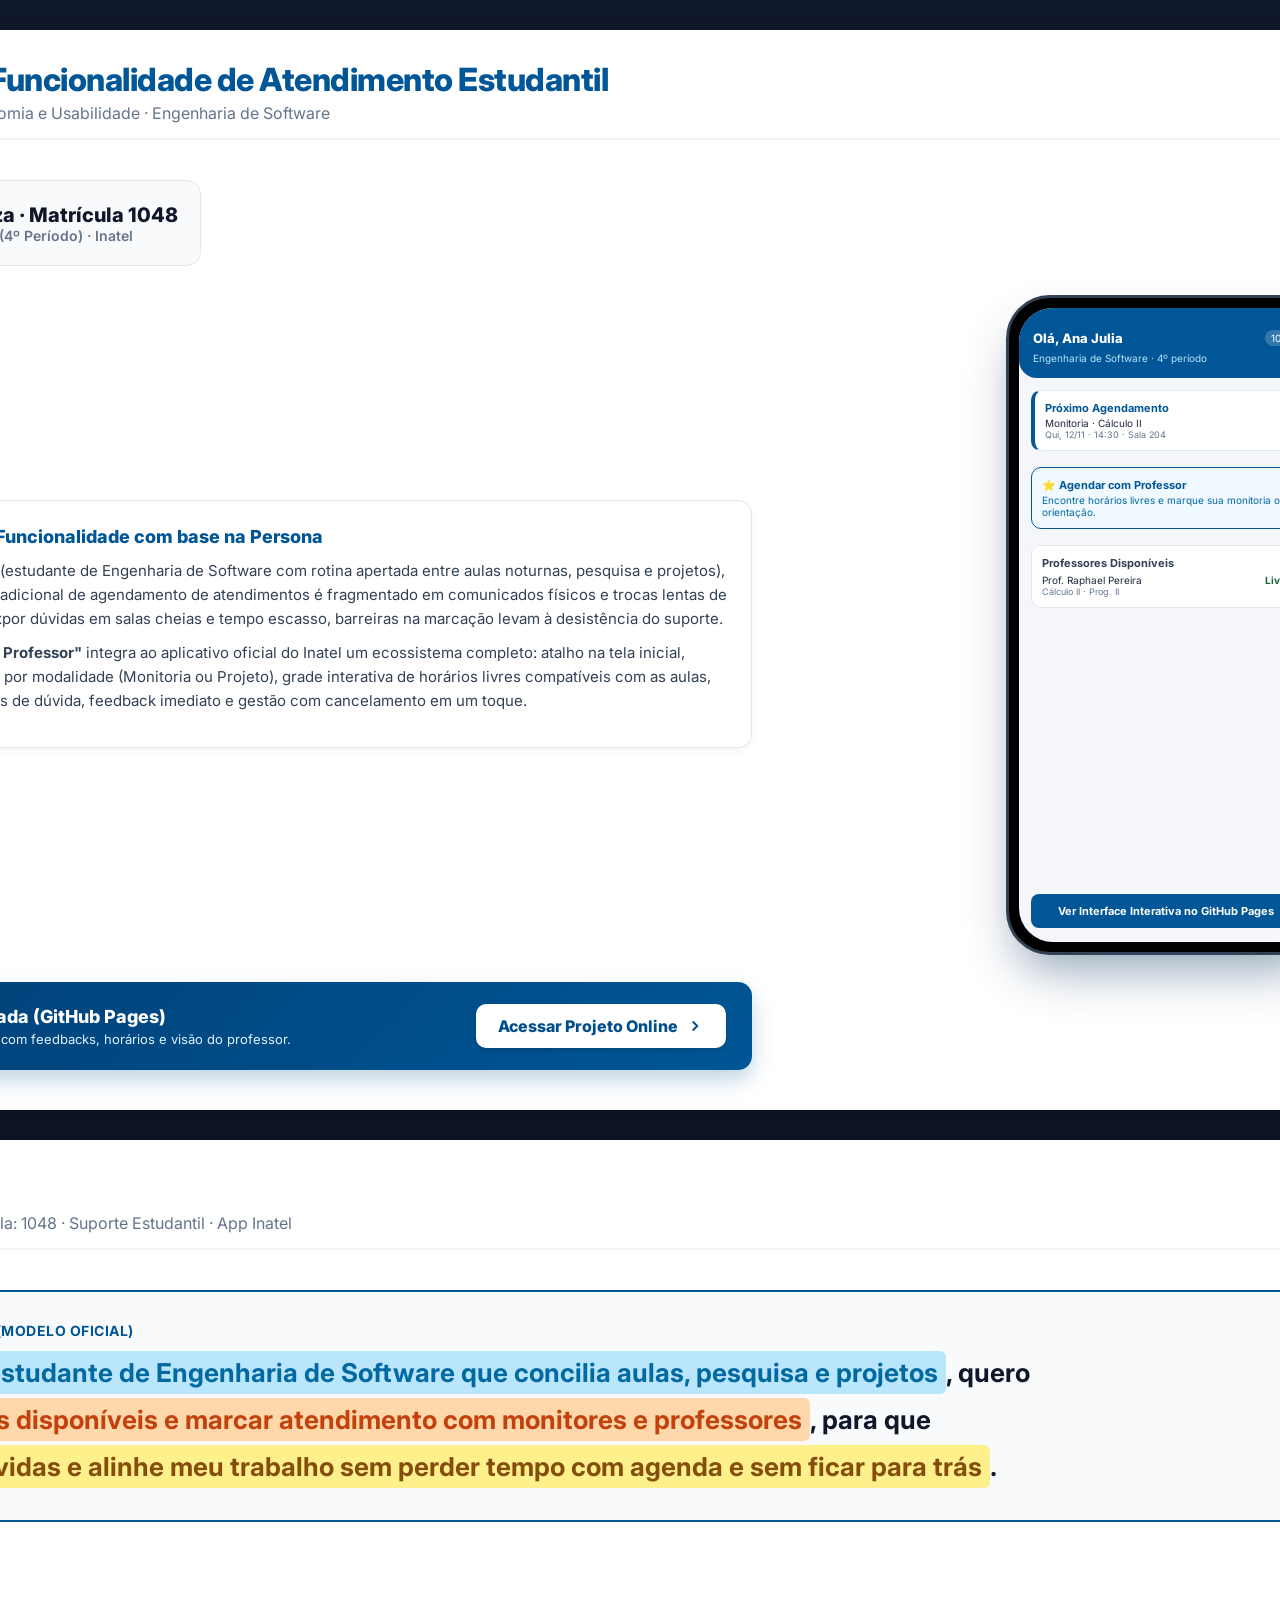
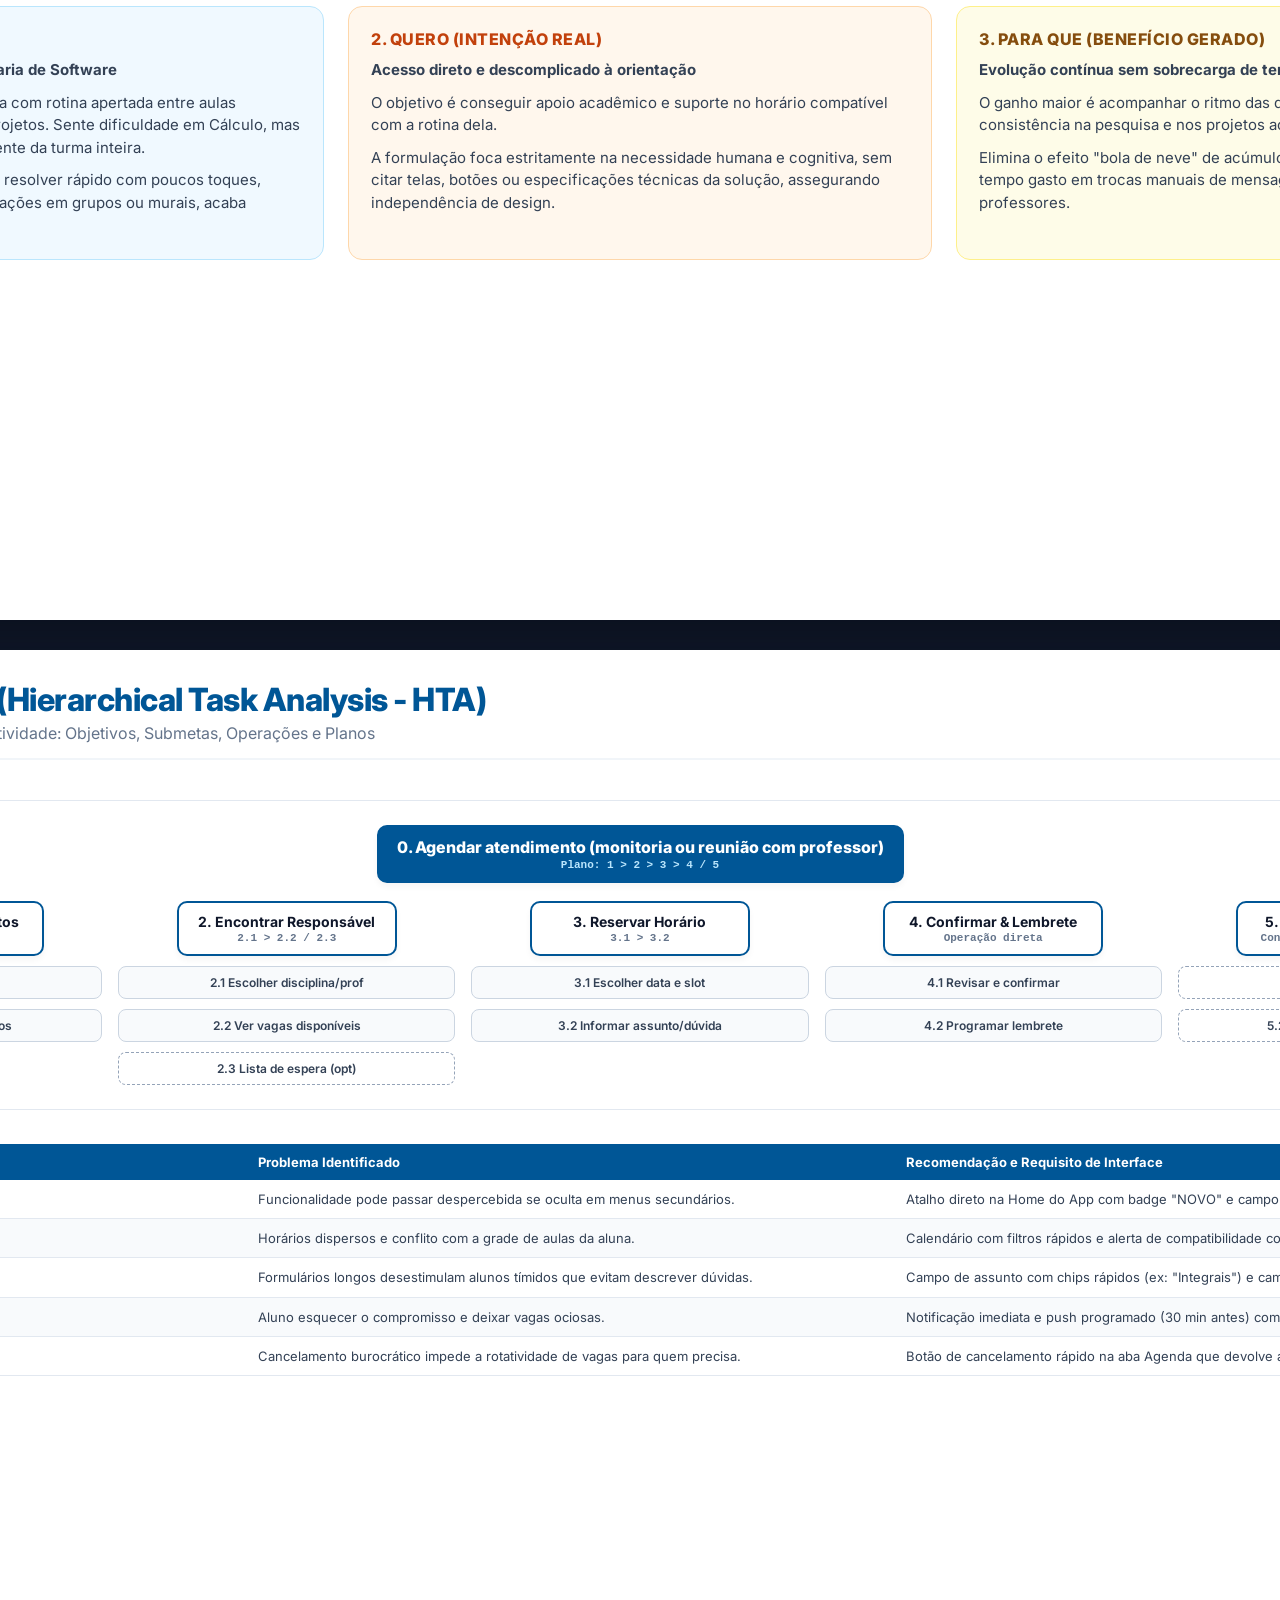
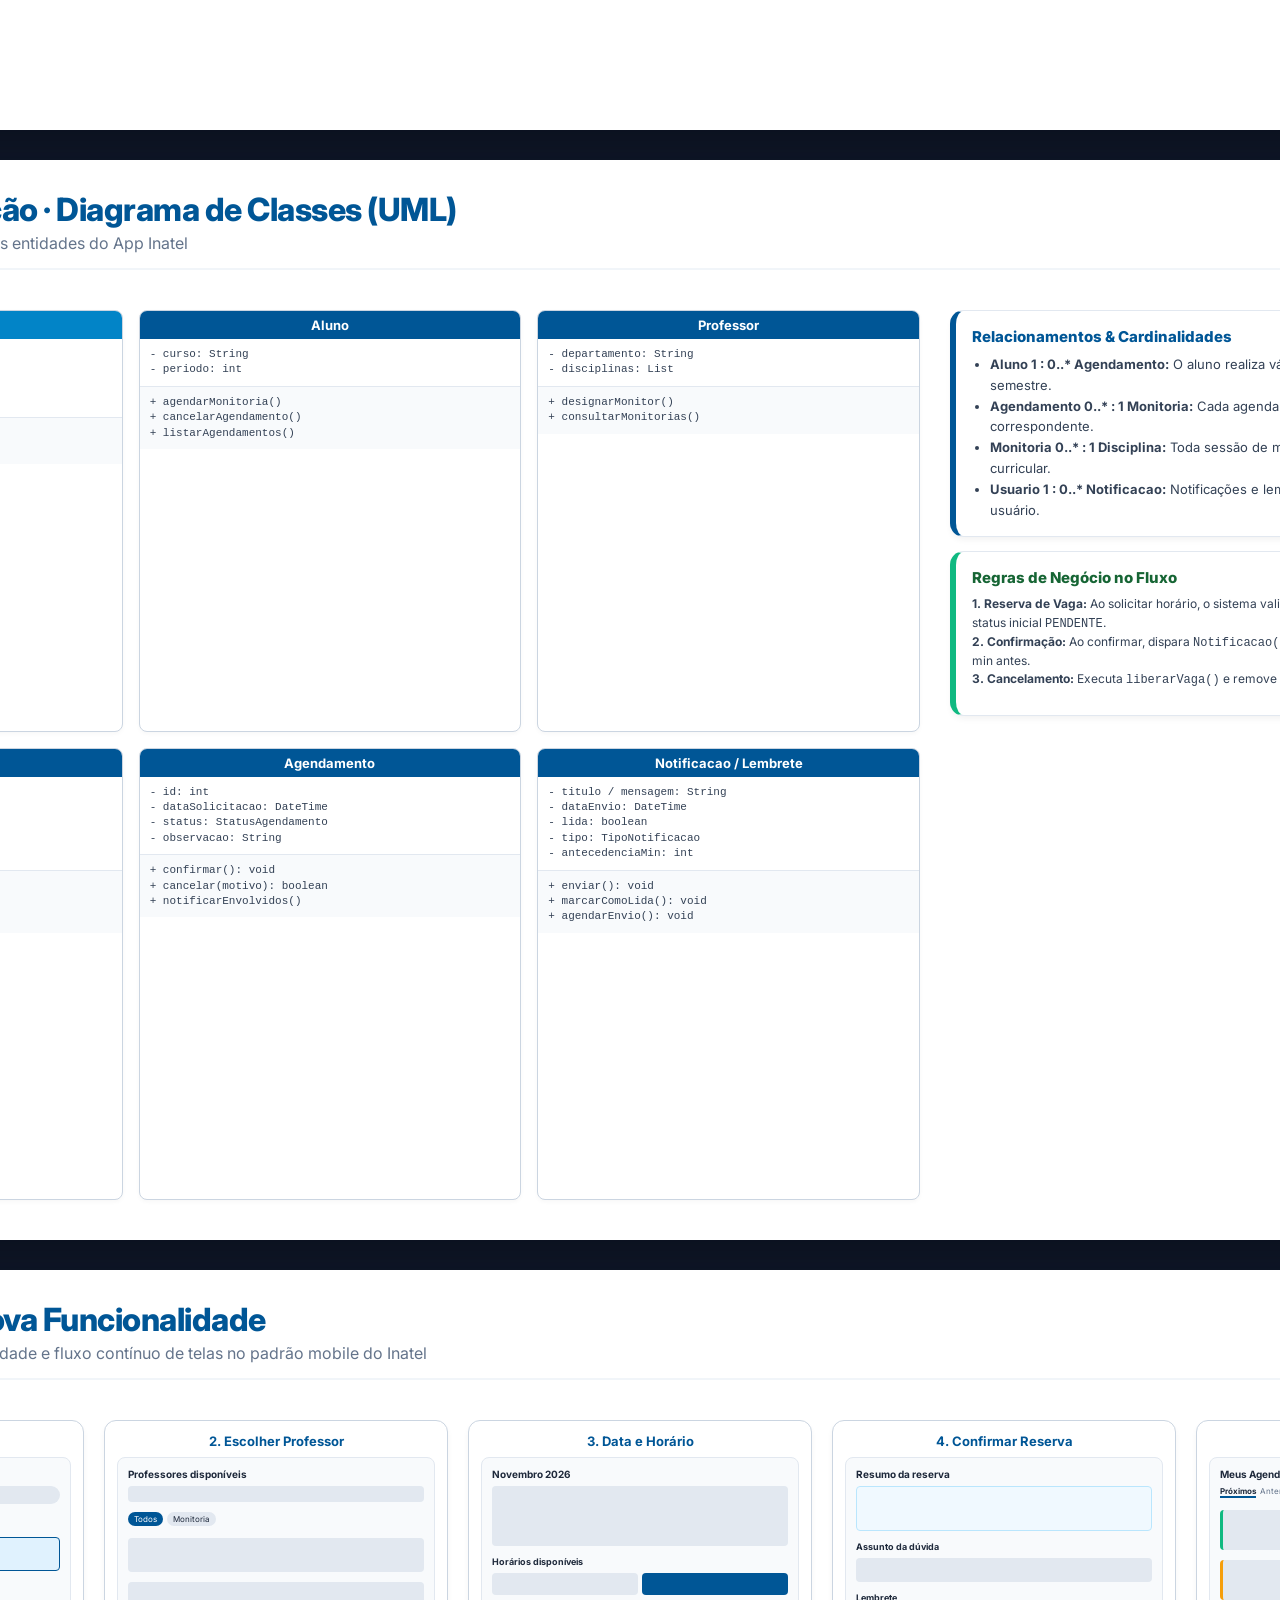
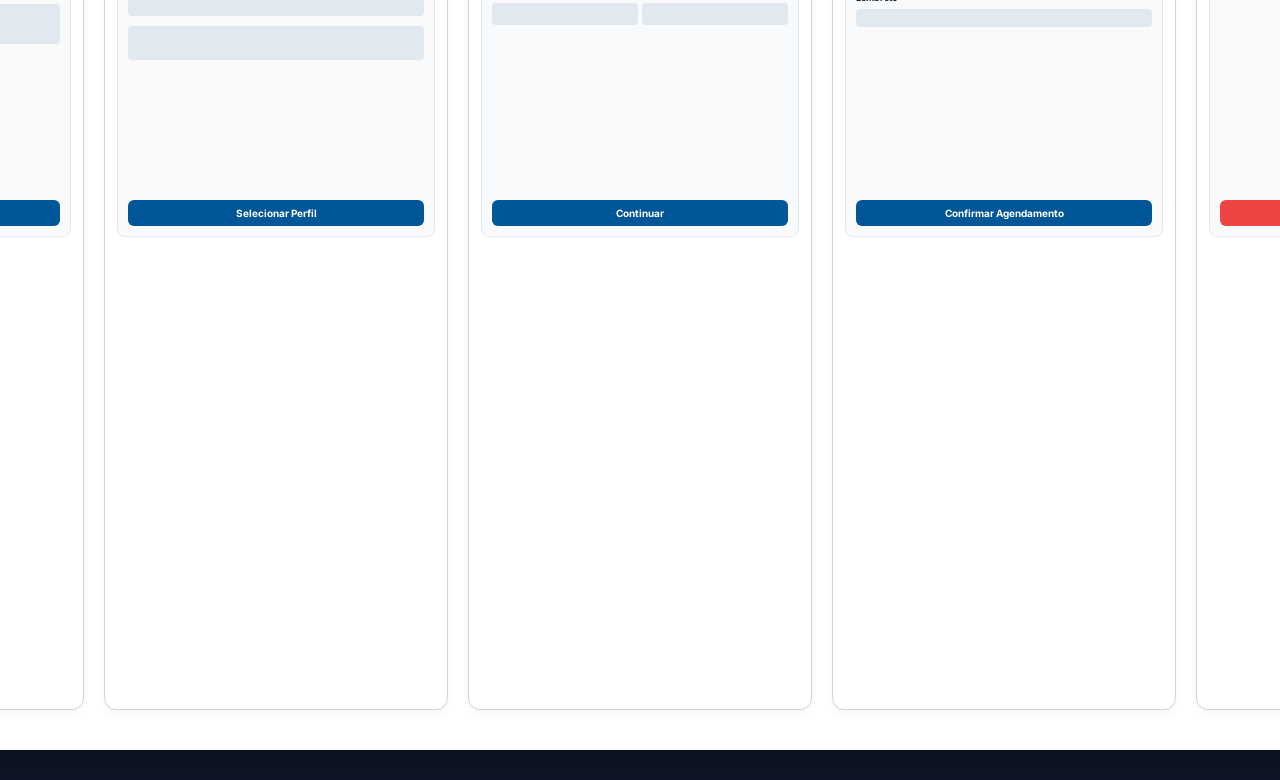
==== entrega.html @ e8f8f64c "docs: adiciona modelo de entrega formatado para exportacao em PDF" ====
<!DOCTYPE html>
<html lang="pt-BR">
<head>
  <meta charset="UTF-8">
  <title>Entrega Final · App Inatel · Agendamento de Atendimentos</title>
  <style>
    @import url('https://fonts.googleapis.com/css2?family=Inter:wght@400;500;600;700;800;900&display=swap');

    * {
      margin: 0;
      padding: 0;
      box-sizing: border-box;
      -webkit-print-color-adjust: exact;
      print-color-adjust: exact;
    }

    body {
      font-family: 'Inter', -apple-system, BlinkMacSystemFont, "Segoe UI", Roboto, sans-serif;
      background: #0f172a;
      color: #1e293b;
      display: flex;
      flex-direction: column;
      align-items: center;
      gap: 30px;
      padding: 30px 0;
    }

    @page {
      size: 1920px 1080px;
      margin: 0;
    }

    .slide {
      width: 1920px;
      height: 1080px;
      background: #ffffff;
      position: relative;
      overflow: hidden;
      display: flex;
      flex-direction: column;
      page-break-after: always;
      box-shadow: 0 20px 40px rgba(0,0,0,0.3);
    }

    /* Top bar de cada slide */
    .slide-header {
      padding: 30px 60px 15px 60px;
      display: flex;
      justify-content: space-between;
      align-items: center;
      border-bottom: 2px solid #f1f5f9;
    }

    .slide-header-left h2 {
      font-size: 32px;
      font-weight: 800;
      color: #005696;
      letter-spacing: -0.5px;
    }

    .slide-header-left p {
      font-size: 16px;
      color: #64748b;
      margin-top: 4px;
    }

    .slide-header-meta {
      font-size: 15px;
      font-weight: 600;
      color: #475569;
      text-align: right;
    }

    .slide-body {
      flex: 1;
      padding: 40px 60px;
      display: flex;
      gap: 40px;
      overflow: hidden;
    }

    /* =========================================================================
       SLIDE 1: CAPA / JUSTIFICATIVA / LINK / MOCKUP
       ========================================================================= */
    .slide-1-content {
      flex: 1.15;
      display: flex;
      flex-direction: column;
      justify-content: space-between;
    }

    .author-badge {
      display: flex;
      align-items: center;
      gap: 16px;
      background: #f8fafc;
      border: 1px solid #e2e8f0;
      padding: 16px 22px;
      border-radius: 14px;
      width: fit-content;
    }

    .author-avatar {
      width: 52px;
      height: 52px;
      border-radius: 50%;
      background: #005696;
      color: #ffffff;
      font-size: 20px;
      font-weight: 800;
      display: flex;
      align-items: center;
      justify-content: center;
    }

    .author-info h3 {
      font-size: 20px;
      font-weight: 800;
      color: #0f172a;
    }

    .author-info p {
      font-size: 14px;
      color: #64748b;
      font-weight: 600;
    }

    .section-box {
      background: #ffffff;
      border: 1px solid #e2e8f0;
      border-left: 6px solid #005696;
      border-radius: 14px;
      padding: 24px;
      box-shadow: 0 4px 6px -1px rgba(0,0,0,0.05);
    }

    .section-box h4 {
      font-size: 18px;
      font-weight: 800;
      color: #005696;
      margin-bottom: 12px;
      display: flex;
      align-items: center;
      gap: 10px;
    }

    .section-box p {
      font-size: 15px;
      line-height: 1.6;
      color: #334155;
      margin-bottom: 10px;
    }

    .link-box {
      background: linear-gradient(135deg, #003e73 0%, #005696 100%);
      color: #ffffff;
      border-radius: 14px;
      padding: 22px 26px;
      display: flex;
      align-items: center;
      justify-content: space-between;
      box-shadow: 0 10px 20px rgba(0, 86, 150, 0.25);
    }

    .link-box-text h4 {
      font-size: 18px;
      font-weight: 800;
      margin-bottom: 4px;
    }

    .link-box-text p {
      font-size: 13px;
      color: #e0f2fe;
    }

    .link-url {
      background: #ffffff;
      color: #004d8c;
      font-size: 16px;
      font-weight: 800;
      padding: 12px 22px;
      border-radius: 10px;
      text-decoration: none;
      display: inline-flex;
      align-items: center;
      gap: 8px;
      box-shadow: 0 2px 5px rgba(0,0,0,0.15);
    }

    .slide-1-mockup {
      flex: 0.85;
      display: flex;
      align-items: center;
      justify-content: center;
      gap: 20px;
    }

    .phone-mockup-frame {
      width: 320px;
      height: 660px;
      background: #000000;
      border-radius: 44px;
      padding: 10px;
      box-shadow: 0 25px 50px -12px rgba(0, 46, 91, 0.45);
      border: 3px solid #334155;
    }

    .phone-inner-screen {
      width: 100%;
      height: 100%;
      background: #f4f6f9;
      border-radius: 34px;
      overflow: hidden;
      display: flex;
      flex-direction: column;
    }

    /* Mockup Header */
    .mock-header {
      background: #005696;
      color: #ffffff;
      padding: 22px 14px 14px 14px;
      border-bottom-left-radius: 18px;
      border-bottom-right-radius: 18px;
    }

    .mock-title { font-size: 13px; font-weight: 800; }
    .mock-sub { font-size: 10px; color: #bae6fd; }

    .mock-card {
      background: #ffffff;
      border: 1px solid #e2e8f0;
      border-radius: 10px;
      padding: 10px;
      margin: 8px 12px;
      font-size: 11px;
    }

    /* =========================================================================
       SLIDE 2: USER STORY & FRAMEWORK
       ========================================================================= */
    .user-story-card {
      background: #f8fafc;
      border: 2px solid #005696;
      border-radius: 18px;
      padding: 30px;
      margin-bottom: 24px;
    }

    .user-story-highlight {
      font-size: 26px;
      font-weight: 700;
      line-height: 1.5;
      color: #0f172a;
    }

    .tag-highlight {
      padding: 2px 8px;
      border-radius: 6px;
      display: inline-block;
      margin: 2px 0;
    }

    .tag-persona { background: #bae6fd; color: #0369a1; }
    .tag-want { background: #fed7aa; color: #c2410c; }
    .tag-benefit { background: #fef08a; color: #854d0e; }

    .story-grid {
      display: grid;
      grid-template-columns: repeat(3, 1fr);
      gap: 24px;
      margin-top: 20px;
    }

    .story-col-card {
      border-radius: 14px;
      padding: 22px;
      display: flex;
      flex-direction: column;
      gap: 10px;
    }

    .story-col-card.col-persona { background: #f0f9ff; border: 1px solid #bae6fd; }
    .story-col-card.col-want { background: #fff7ed; border: 1px solid #fed7aa; }
    .story-col-card.col-benefit { background: #fefce8; border: 1px solid #fef08a; }

    .story-col-title {
      font-size: 16px;
      font-weight: 800;
      text-transform: uppercase;
      letter-spacing: 0.5px;
    }

    .story-col-card p {
      font-size: 15px;
      line-height: 1.5;
      color: #334155;
    }

    /* =========================================================================
       SLIDE 3: HTA (ANÁLISE HIERÁRQUICA DE TAREFAS)
       ========================================================================= */
    .hta-tree-box {
      width: 100%;
      background: #ffffff;
      border: 1px solid #e2e8f0;
      border-radius: 16px;
      padding: 24px;
      display: flex;
      flex-direction: column;
      align-items: center;
      gap: 18px;
    }

    .hta-node {
      background: #ffffff;
      border: 2px solid #005696;
      border-radius: 10px;
      padding: 10px 18px;
      text-align: center;
      min-width: 220px;
      box-shadow: 0 4px 6px rgba(0,0,0,0.04);
    }

    .hta-node.root {
      background: #005696;
      color: #ffffff;
      font-size: 16px;
      font-weight: 800;
    }

    .hta-node.root .hta-subtext {
      color: #bae6fd;
    }

    .hta-node-title {
      font-size: 14px;
      font-weight: 700;
      color: #0f172a;
    }

    .hta-subtext {
      font-size: 11px;
      color: #64748b;
      margin-top: 2px;
      font-family: monospace;
      font-weight: 600;
    }

    .hta-branches {
      display: grid;
      grid-template-columns: repeat(5, 1fr);
      gap: 16px;
      width: 100%;
    }

    .hta-subbranch {
      display: flex;
      flex-direction: column;
      gap: 10px;
      align-items: center;
    }

    .hta-subnode {
      background: #f8fafc;
      border: 1px solid #cbd5e1;
      border-radius: 8px;
      padding: 8px 12px;
      font-size: 12px;
      text-align: center;
      width: 100%;
      font-weight: 600;
      color: #334155;
    }

    .hta-subnode.optional {
      border-style: dashed;
      border-color: #94a3b8;
      background: #ffffff;
    }

    .hta-table {
      width: 100%;
      border-collapse: collapse;
      margin-top: 14px;
      font-size: 13px;
    }

    .hta-table th {
      background: #005696;
      color: #ffffff;
      padding: 10px 14px;
      text-align: left;
      font-weight: 700;
    }

    .hta-table td {
      padding: 10px 14px;
      border-bottom: 1px solid #e2e8f0;
      vertical-align: top;
      color: #334155;
      line-height: 1.4;
    }

    .hta-table tr:nth-child(even) {
      background: #f8fafc;
    }

    /* =========================================================================
       SLIDE 4: UML E FLUXO DE INFORMAÇÕES
       ========================================================================= */
    .uml-layout {
      display: grid;
      grid-template-columns: 2fr 1fr;
      gap: 30px;
      width: 100%;
    }

    .uml-cards-grid {
      display: grid;
      grid-template-columns: repeat(3, 1fr);
      gap: 16px;
    }

    .uml-class-card {
      background: #ffffff;
      border: 1px solid #cbd5e1;
      border-radius: 8px;
      overflow: hidden;
      font-size: 12px;
      box-shadow: 0 2px 4px rgba(0,0,0,0.03);
    }

    .uml-class-header {
      background: #005696;
      color: #ffffff;
      padding: 6px 10px;
      text-align: center;
      font-weight: 700;
      font-size: 13px;
    }

    .uml-class-header.abstract {
      background: #0284c7;
    }

    .uml-class-section {
      padding: 8px 10px;
      border-bottom: 1px solid #e2e8f0;
      font-family: monospace;
      font-size: 11px;
      color: #334155;
      line-height: 1.4;
    }

    .uml-class-section:last-child {
      border-bottom: none;
      background: #f8fafc;
    }

    /* =========================================================================
       SLIDE 5: WIREFRAMES E NAVEGAÇÃO
       ========================================================================= */
    .wireframe-showcase {
      display: grid;
      grid-template-columns: repeat(5, 1fr);
      gap: 20px;
      width: 100%;
    }

    .wf-card {
      background: #ffffff;
      border: 1px solid #cbd5e1;
      border-radius: 12px;
      padding: 12px;
      display: flex;
      flex-direction: column;
      gap: 8px;
      text-align: center;
      box-shadow: 0 4px 6px rgba(0,0,0,0.04);
    }

    .wf-card h5 {
      font-size: 13px;
      font-weight: 700;
      color: #005696;
    }

    .wf-card-inner {
      height: 380px;
      background: #f8fafc;
      border: 1px solid #e2e8f0;
      border-radius: 8px;
      padding: 10px;
      display: flex;
      flex-direction: column;
      gap: 6px;
      overflow: hidden;
      text-align: left;
    }

    .wf-bar { height: 12px; background: #e2e8f0; border-radius: 4px; margin-bottom: 4px; }
    .wf-btn { height: 26px; background: #005696; border-radius: 6px; color: #fff; font-size: 10px; display: flex; align-items: center; justify-content: center; font-weight: 700; }
  </style>
</head>
<body>

  <!-- =======================================================================
       SLIDE 1: CAPA, JUSTIFICATIVA, LINK E MOCKUP
       ======================================================================= -->
  <section class="slide" id="slide-1">
    <div class="slide-header">
      <div class="slide-header-left">
        <h2>App Inatel · Nova Funcionalidade de Atendimento Estudantil</h2>
        <p>Interface Homem-Máquina · Ergonomia e Usabilidade · Engenharia de Software</p>
      </div>
      <div class="slide-header-meta">
        <div><strong>Aluna:</strong> Ana Julia de Souza</div>
        <div><strong>Matrícula:</strong> 1048</div>
      </div>
    </div>

    <div class="slide-body">
      <div class="slide-1-content">
        <div class="author-badge">
          <div class="author-avatar">AJ</div>
          <div class="author-info">
            <h3>Ana Julia de Souza · Matrícula 1048</h3>
            <p>Engenharia de Software (4º Período) · Inatel</p>
          </div>
        </div>

        <div class="section-box">
          <h4>
            <svg width="22" height="22" viewBox="0 0 24 24" fill="none" stroke="currentColor" stroke-width="2.5"><circle cx="12" cy="12" r="10"></circle><line x1="12" y1="16" x2="12" y2="12"></line><line x1="12" y1="8" x2="12.01" y2="8"></line></svg>
            Justificativa da Nova Funcionalidade com base na Persona
          </h4>
          <p>
            Com base na persona <strong>Ana Julia</strong> (estudante de Engenharia de Software com rotina apertada entre aulas noturnas, pesquisa e projetos), identificou-se que o processo tradicional de agendamento de atendimentos é fragmentado em comunicados físicos e trocas lentas de mensagens. Por ter receio de expor dúvidas em salas cheias e tempo escasso, barreiras na marcação levam à desistência do suporte.
          </p>
          <p>
            A funcionalidade <strong>"Agendar com Professor"</strong> integra ao aplicativo oficial do Inatel um ecossistema completo: atalho na tela inicial, busca em tempo real com filtros por modalidade (Monitoria ou Projeto), grade interativa de horários livres compatíveis com as aulas, indicação simplificada de tópicos de dúvida, feedback imediato e gestão com cancelamento em um toque.
          </p>
        </div>

        <div class="link-box">
          <div class="link-box-text">
            <h4>Interface Interativa Publicada (GitHub Pages)</h4>
            <p>Simulação completa de ponta a ponta com feedbacks, horários e visão do professor.</p>
          </div>
          <a class="link-url" href="https://njjsouza.github.io/projeto-s05/" target="_blank">
            <span>Acessar Projeto Online</span>
            <svg width="18" height="18" viewBox="0 0 24 24" fill="none" stroke="currentColor" stroke-width="2.5"><polyline points="9 18 15 12 9 6"></polyline></svg>
          </a>
        </div>
      </div>

      <!-- Mockup do App em Celular -->
      <div class="slide-1-mockup">
        <div class="phone-mockup-frame">
          <div class="phone-inner-screen">
            <div class="mock-header">
              <div style="display: flex; justify-content: space-between; align-items: center; margin-bottom: 6px;">
                <span class="mock-title">Olá, Ana Julia</span>
                <span style="font-size: 10px; background: rgba(255,255,255,0.2); padding: 2px 6px; border-radius: 10px;">1048</span>
              </div>
              <div class="mock-sub">Engenharia de Software · 4º período</div>
            </div>

            <div class="mock-card" style="border-left: 4px solid #005696; margin-top: 12px;">
              <strong style="color: #005696;">Próximo Agendamento</strong>
              <div style="font-size: 10px; margin-top: 2px;">Monitoria · Cálculo II</div>
              <div style="font-size: 9px; color: #64748b;">Qui, 12/11 · 14:30 · Sala 204</div>
            </div>

            <div class="mock-card" style="background: #f0f9ff; border: 1.5px solid #005696;">
              <strong style="color: #005696;">⭐ Agendar com Professor</strong>
              <div style="font-size: 10px; color: #0369a1; margin-top: 2px;">Encontre horários livres e marque sua monitoria ou orientação.</div>
            </div>

            <div class="mock-card">
              <strong style="color: #334155;">Professores Disponíveis</strong>
              <div style="font-size: 10px; margin-top: 4px; display: flex; justify-content: space-between;">
                <span>Prof. Raphael Pereira</span>
                <span style="color: #166534; font-weight: 700;">Livre</span>
              </div>
              <div style="font-size: 9px; color: #64748b;">Cálculo II · Prog. II</div>
            </div>

            <div style="margin: auto 12px 14px 12px; background: #005696; color: #fff; padding: 10px; border-radius: 8px; text-align: center; font-size: 11px; font-weight: 700;">
              Ver Interface Interativa no GitHub Pages
            </div>
          </div>
        </div>
      </div>
    </div>
  </section>

  <!-- =======================================================================
       SLIDE 2: USER STORY
       ======================================================================= -->
  <section class="slide" id="slide-2">
    <div class="slide-header">
      <div class="slide-header-left">
        <h2>User Story</h2>
        <p>Aluna: Ana Julia de Souza · Matrícula: 1048 · Suporte Estudantil · App Inatel</p>
      </div>
      <div class="slide-header-meta">
        <div>Slide 2 de 5</div>
      </div>
    </div>

    <div class="slide-body" style="flex-direction: column;">
      <div class="user-story-card">
        <div style="font-size: 14px; font-weight: 700; color: #005696; text-transform: uppercase; margin-bottom: 10px; letter-spacing: 0.5px;">
          Declaração da User Story (Modelo Oficial)
        </div>
        <div class="user-story-highlight">
          Como <span class="tag-highlight tag-persona">Ana Julia, estudante de Engenharia de Software que concilia aulas, pesquisa e projetos</span>, 
          quero <span class="tag-highlight tag-want">encontrar horários disponíveis e marcar atendimento com monitores e professores</span>, 
          para que <span class="tag-highlight tag-benefit">eu tire minhas dúvidas e alinhe meu trabalho sem perder tempo com agenda e sem ficar para trás</span>.
        </div>
      </div>

      <div class="story-grid">
        <div class="story-col-card col-persona">
          <div class="story-col-title" style="color: #0369a1;">1. Persona</div>
          <p><strong>Ana Julia, 4º período de Engenharia de Software</strong></p>
          <p>
            Não é só uma aluna: é uma pessoa com rotina apertada entre aulas noturnas, iniciação científica e projetos. Sente dificuldade em Cálculo, mas tem vergonha de perguntar na frente da turma inteira.
          </p>
          <p>
            É organizada e vive no celular: se resolver rápido com poucos toques, resolve; se precisar caçar informações em grupos ou murais, acaba desistindo.
          </p>
        </div>

        <div class="story-col-card col-want">
          <div class="story-col-title" style="color: #c2410c;">2. Quero (Intenção Real)</div>
          <p><strong>Acesso direto e descomplicado à orientação</strong></p>
          <p>
            O objetivo é conseguir apoio acadêmico e suporte no horário compatível com a rotina dela.
          </p>
          <p>
            A formulação foca estritamente na necessidade humana e cognitiva, sem citar telas, botões ou especificações técnicas da solução, assegurando independência de design.
          </p>
        </div>

        <div class="story-col-card col-benefit">
          <div class="story-col-title" style="color: #854d0e;">3. Para que (Benefício Gerado)</div>
          <p><strong>Evolução contínua sem sobrecarga de tempo</strong></p>
          <p>
            O ganho maior é acompanhar o ritmo das disciplinas e avançar com consistência na pesquisa e nos projetos acadêmicos.
          </p>
          <p>
            Elimina o efeito "bola de neve" de acúmulo de dúvidas teóricas, poupando tempo gasto em trocas manuais de mensagens para combinar horários com professores.
          </p>
        </div>
      </div>
    </div>
  </section>

  <!-- =======================================================================
       SLIDE 3: ANÁLISE DA TAREFA (HTA)
       ======================================================================= -->
  <section class="slide" id="slide-3">
    <div class="slide-header">
      <div class="slide-header-left">
        <h2>Análise da Tarefa (Hierarchical Task Analysis - HTA)</h2>
        <p>Decomposição hierarquizada da atividade: Objetivos, Submetas, Operações e Planos</p>
      </div>
      <div class="slide-header-meta">
        <div>Slide 3 de 5</div>
      </div>
    </div>

    <div class="slide-body" style="flex-direction: column; gap: 20px;">
      <!-- Árvore HTA -->
      <div class="hta-tree-box">
        <div class="hta-node root">
          0. Agendar atendimento (monitoria ou reunião com professor)
          <div class="hta-subtext">Plano: 1 > 2 > 3 > 4 / 5</div>
        </div>

        <div class="hta-branches">
          <div class="hta-subbranch">
            <div class="hta-node">
              <div class="hta-node-title">1. Acessar Atendimentos</div>
              <div class="hta-subtext">1.1 > 1.2</div>
            </div>
            <div class="hta-subnode">1.1 Abrir App e login</div>
            <div class="hta-subnode">1.2 Tocar em Atendimentos</div>
          </div>

          <div class="hta-subbranch">
            <div class="hta-node">
              <div class="hta-node-title">2. Encontrar Responsável</div>
              <div class="hta-subtext">2.1 > 2.2 / 2.3</div>
            </div>
            <div class="hta-subnode">2.1 Escolher disciplina/prof</div>
            <div class="hta-subnode">2.2 Ver vagas disponíveis</div>
            <div class="hta-subnode optional">2.3 Lista de espera (opt)</div>
          </div>

          <div class="hta-subbranch">
            <div class="hta-node">
              <div class="hta-node-title">3. Reservar Horário</div>
              <div class="hta-subtext">3.1 > 3.2</div>
            </div>
            <div class="hta-subnode">3.1 Escolher data e slot</div>
            <div class="hta-subnode">3.2 Informar assunto/dúvida</div>
          </div>

          <div class="hta-subbranch">
            <div class="hta-node">
              <div class="hta-node-title">4. Confirmar & Lembrete</div>
              <div class="hta-subtext">Operação direta</div>
            </div>
            <div class="hta-subnode">4.1 Revisar e confirmar</div>
            <div class="hta-subnode">4.2 Programar lembrete</div>
          </div>

          <div class="hta-subbranch">
            <div class="hta-node">
              <div class="hta-node-title">5. Cancelar / Reagendar</div>
              <div class="hta-subtext">Condicional (contingência)</div>
            </div>
            <div class="hta-subnode optional">5.1 Acessar Agenda</div>
            <div class="hta-subnode optional">5.2 Liberar vaga em 1 toque</div>
          </div>
        </div>
      </div>

      <!-- Tabela de Problemas e Recomendações -->
      <table class="hta-table">
        <thead>
          <tr>
            <th style="width: 28%;">Submeta / Operação</th>
            <th style="width: 36%;">Problema Identificado</th>
            <th style="width: 36%;">Recomendação e Requisito de Interface</th>
          </tr>
        </thead>
        <tbody>
          <tr>
            <td><strong>1. Acessar Atendimentos</strong></td>
            <td>Funcionalidade pode passar despercebida se oculta em menus secundários.</td>
            <td>Atalho direto na Home do App com badge "NOVO" e campo de busca global.</td>
          </tr>
          <tr>
            <td><strong>2. Encontrar monitor/professor</strong></td>
            <td>Horários dispersos e conflito com a grade de aulas da aluna.</td>
            <td>Calendário com filtros rápidos e alerta de compatibilidade com a grade noturna.</td>
          </tr>
          <tr>
            <td><strong>3. Reservar horário</strong></td>
            <td>Formulários longos desestimulam alunos tímidos que evitam descrever dúvidas.</td>
            <td>Campo de assunto com chips rápidos (ex: "Integrais") e campo de texto opcional.</td>
          </tr>
          <tr>
            <td><strong>4. Confirmação & Feedback</strong></td>
            <td>Aluno esquecer o compromisso e deixar vagas ociosas.</td>
            <td>Notificação imediata e push programado (30 min antes) com confirmação de presença.</td>
          </tr>
          <tr>
            <td><strong>5. Cancelar agendamento</strong></td>
            <td>Cancelamento burocrático impede a rotatividade de vagas para quem precisa.</td>
            <td>Botão de cancelamento rápido na aba Agenda que devolve a vaga instantaneamente.</td>
          </tr>
        </tbody>
      </table>
    </div>
  </section>

  <!-- =======================================================================
       SLIDE 4: FLUXO DE INFORMAÇÕES (UML)
       ======================================================================= -->
  <section class="slide" id="slide-4">
    <div class="slide-header">
      <div class="slide-header-left">
        <h2>Fluxo de Informação · Diagrama de Classes (UML)</h2>
        <p>Modelagem orientada a objetos das entidades do App Inatel</p>
      </div>
      <div class="slide-header-meta">
        <div>Slide 4 de 5</div>
      </div>
    </div>

    <div class="slide-body">
      <div class="uml-layout">
        <!-- Classes Grid -->
        <div class="uml-cards-grid">
          <!-- Usuario -->
          <div class="uml-class-card">
            <div class="uml-class-header abstract">«abstract» Usuario</div>
            <div class="uml-class-section">
              - id: int<br>
              # nome: String<br>
              # email: String<br>
              # matricula: String
            </div>
            <div class="uml-class-section">
              + autenticar(): boolean<br>
              + listarNotificacoes()
            </div>
          </div>

          <!-- Aluno -->
          <div class="uml-class-card">
            <div class="uml-class-header">Aluno</div>
            <div class="uml-class-section">
              - curso: String<br>
              - periodo: int
            </div>
            <div class="uml-class-section">
              + agendarMonitoria()<br>
              + cancelarAgendamento()<br>
              + listarAgendamentos()
            </div>
          </div>

          <!-- Professor -->
          <div class="uml-class-card">
            <div class="uml-class-header">Professor</div>
            <div class="uml-class-section">
              - departamento: String<br>
              - disciplinas: List
            </div>
            <div class="uml-class-section">
              + designarMonitor()<br>
              + consultarMonitorias()
            </div>
          </div>

          <!-- Monitoria -->
          <div class="uml-class-card">
            <div class="uml-class-header">Monitoria</div>
            <div class="uml-class-section">
              - id: int<br>
              - assunto: String<br>
              - inicio / fim: DateTime<br>
              - vagasTotais / ocupadas: int<br>
              - status: StatusMonitoria
            </div>
            <div class="uml-class-section">
              + haVagas(): boolean<br>
              + reservarVaga(): boolean<br>
              + liberarVaga(): void
            </div>
          </div>

          <!-- Agendamento -->
          <div class="uml-class-card">
            <div class="uml-class-header">Agendamento</div>
            <div class="uml-class-section">
              - id: int<br>
              - dataSolicitacao: DateTime<br>
              - status: StatusAgendamento<br>
              - observacao: String
            </div>
            <div class="uml-class-section">
              + confirmar(): void<br>
              + cancelar(motivo): boolean<br>
              + notificarEnvolvidos()
            </div>
          </div>

          <!-- Notificacao & Lembrete -->
          <div class="uml-class-card">
            <div class="uml-class-header">Notificacao / Lembrete</div>
            <div class="uml-class-section">
              - titulo / mensagem: String<br>
              - dataEnvio: DateTime<br>
              - lida: boolean<br>
              - tipo: TipoNotificacao<br>
              - antecedenciaMin: int
            </div>
            <div class="uml-class-section">
              + enviar(): void<br>
              + marcarComoLida(): void<br>
              + agendarEnvio(): void
            </div>
          </div>
        </div>

        <!-- Relacionamentos e Regras de Negócio -->
        <div style="display: flex; flex-direction: column; gap: 14px;">
          <div class="section-box" style="padding: 16px;">
            <h4 style="font-size: 15px; margin-bottom: 8px;">Relacionamentos & Cardinalidades</h4>
            <ul style="font-size: 13px; color: #334155; line-height: 1.6; padding-left: 18px;">
              <li><strong>Aluno 1 : 0..* Agendamento:</strong> O aluno realiza vários agendamentos ao longo do semestre.</li>
              <li><strong>Agendamento 0..* : 1 Monitoria:</strong> Cada agendamento ocupa 1 vaga na monitoria correspondente.</li>
              <li><strong>Monitoria 0..* : 1 Disciplina:</strong> Toda sessão de monitoria é vinculada a uma disciplina curricular.</li>
              <li><strong>Usuario 1 : 0..* Notificacao:</strong> Notificações e lembretes são associados diretamente ao usuário.</li>
            </ul>
          </div>

          <div class="section-box" style="padding: 16px; border-left-color: #10b981;">
            <h4 style="font-size: 15px; color: #166534; margin-bottom: 8px;">Regras de Negócio no Fluxo</h4>
            <p style="font-size: 12px; line-height: 1.5; color: #334155;">
              <strong>1. Reserva de Vaga:</strong> Ao solicitar horário, o sistema valida <code>haVagas()</code> e cria agendamento com status inicial <code>PENDENTE</code>.<br>
              <strong>2. Confirmação:</strong> Ao confirmar, dispara <code>Notificacao(CONFIRMACAO)</code> e agenda o <code>Lembrete</code> 30 min antes.<br>
              <strong>3. Cancelamento:</strong> Executa <code>liberarVaga()</code> e remove o lembrete programado.
            </p>
          </div>
        </div>
      </div>
    </div>
  </section>

  <!-- =======================================================================
       SLIDE 5: WIREFRAMES E TELAS
       ======================================================================= -->
  <section class="slide" id="slide-5">
    <div class="slide-header">
      <div class="slide-header-left">
        <h2>Wireframes da Nova Funcionalidade</h2>
        <p>Mapeamento de baixa/média fidelidade e fluxo contínuo de telas no padrão mobile do Inatel</p>
      </div>
      <div class="slide-header-meta">
        <div>Slide 5 de 5</div>
      </div>
    </div>

    <div class="slide-body">
      <div class="wireframe-showcase">
        <!-- Tela 2: Home -->
        <div class="wf-card">
          <h5>1. Início (Home)</h5>
          <div class="wf-card-inner">
            <div style="font-size: 10px; font-weight: 700; color: #005696;">Olá, Aluno</div>
            <div class="wf-bar" style="height: 18px; border-radius: 20px;"></div>
            <div style="font-size: 9px; font-weight: 700; margin-top: 6px;">Serviços</div>
            <div style="display: grid; grid-template-columns: 1fr 1fr; gap: 4px;">
              <div class="wf-bar" style="height: 34px;"></div>
              <div class="wf-bar" style="height: 34px; border: 1.5px solid #005696; background: #e0f2fe;"></div>
            </div>
            <div style="font-size: 9px; font-weight: 700; margin-top: 6px;">Próximo agendamento</div>
            <div class="wf-bar" style="height: 40px;"></div>
            <div class="wf-btn" style="margin-top: auto;">Atalho "Agendar"</div>
          </div>
        </div>

        <!-- Tela 3: Selecionar Professor -->
        <div class="wf-card">
          <h5>2. Escolher Professor</h5>
          <div class="wf-card-inner">
            <div style="font-size: 10px; font-weight: 700;">Professores disponíveis</div>
            <div class="wf-bar" style="height: 16px;"></div>
            <div style="display: flex; gap: 4px; margin-bottom: 6px;">
              <div style="font-size: 8px; background: #005696; color: #fff; padding: 2px 6px; border-radius: 10px;">Todos</div>
              <div style="font-size: 8px; background: #e2e8f0; padding: 2px 6px; border-radius: 10px;">Monitoria</div>
            </div>
            <div class="wf-bar" style="height: 34px;"></div>
            <div class="wf-bar" style="height: 34px;"></div>
            <div class="wf-bar" style="height: 34px;"></div>
            <div class="wf-btn" style="margin-top: auto;">Selecionar Perfil</div>
          </div>
        </div>

        <!-- Tela 5: Calendário e Horários -->
        <div class="wf-card">
          <h5>3. Data e Horário</h5>
          <div class="wf-card-inner">
            <div style="font-size: 10px; font-weight: 700;">Novembro 2026</div>
            <div class="wf-bar" style="height: 60px;"></div>
            <div style="font-size: 9px; font-weight: 700;">Horários disponíveis</div>
            <div style="display: grid; grid-template-columns: 1fr 1fr; gap: 4px;">
              <div class="wf-bar" style="height: 22px;"></div>
              <div class="wf-bar" style="height: 22px; background: #005696;"></div>
              <div class="wf-bar" style="height: 22px;"></div>
              <div class="wf-bar" style="height: 22px;"></div>
            </div>
            <div class="wf-btn" style="margin-top: auto;">Continuar</div>
          </div>
        </div>

        <!-- Tela 6: Confirmação -->
        <div class="wf-card">
          <h5>4. Confirmar Reserva</h5>
          <div class="wf-card-inner">
            <div style="font-size: 10px; font-weight: 700;">Resumo da reserva</div>
            <div class="wf-bar" style="height: 45px; background: #f0f9ff; border: 1px solid #bae6fd;"></div>
            <div style="font-size: 9px; font-weight: 700;">Assunto da dúvida</div>
            <div class="wf-bar" style="height: 24px;"></div>
            <div style="font-size: 9px; font-weight: 700;">Lembrete</div>
            <div class="wf-bar" style="height: 18px;"></div>
            <div class="wf-btn" style="margin-top: auto;">Confirmar Agendamento</div>
          </div>
        </div>

        <!-- Tela 8: Meus Agendamentos -->
        <div class="wf-card">
          <h5>5. Agenda & Cancelamento</h5>
          <div class="wf-card-inner">
            <div style="font-size: 10px; font-weight: 700;">Meus Agendamentos</div>
            <div style="display: flex; gap: 4px; margin-bottom: 6px;">
              <div style="font-size: 8px; border-bottom: 2px solid #005696; font-weight: 700;">Próximos</div>
              <div style="font-size: 8px; color: #64748b;">Anteriores</div>
            </div>
            <div class="wf-bar" style="height: 40px; border-left: 3px solid #10b981;"></div>
            <div class="wf-bar" style="height: 40px; border-left: 3px solid #f59e0b;"></div>
            <div class="wf-btn" style="margin-top: auto; background: #ef4444;">Cancelar / Reagendar</div>
          </div>
        </div>
      </div>
    </div>
  </section>

</body>
</html>
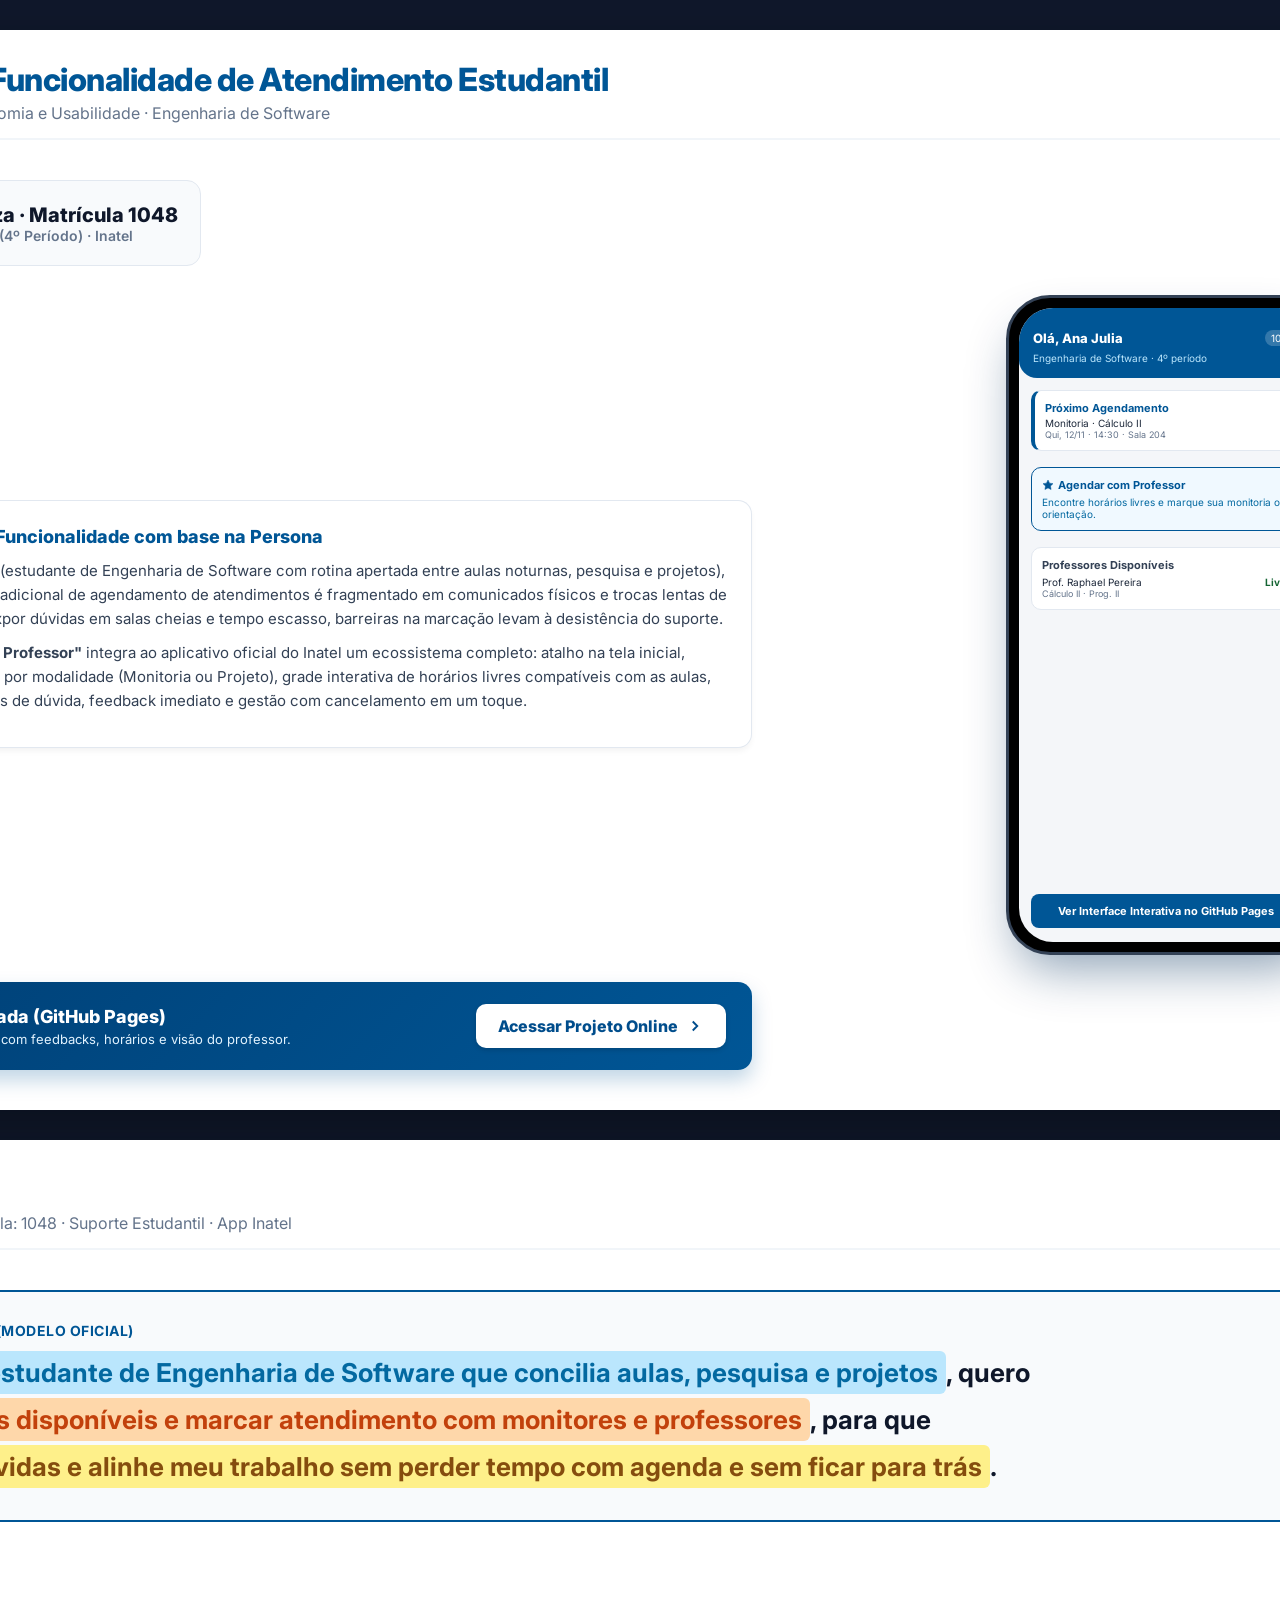
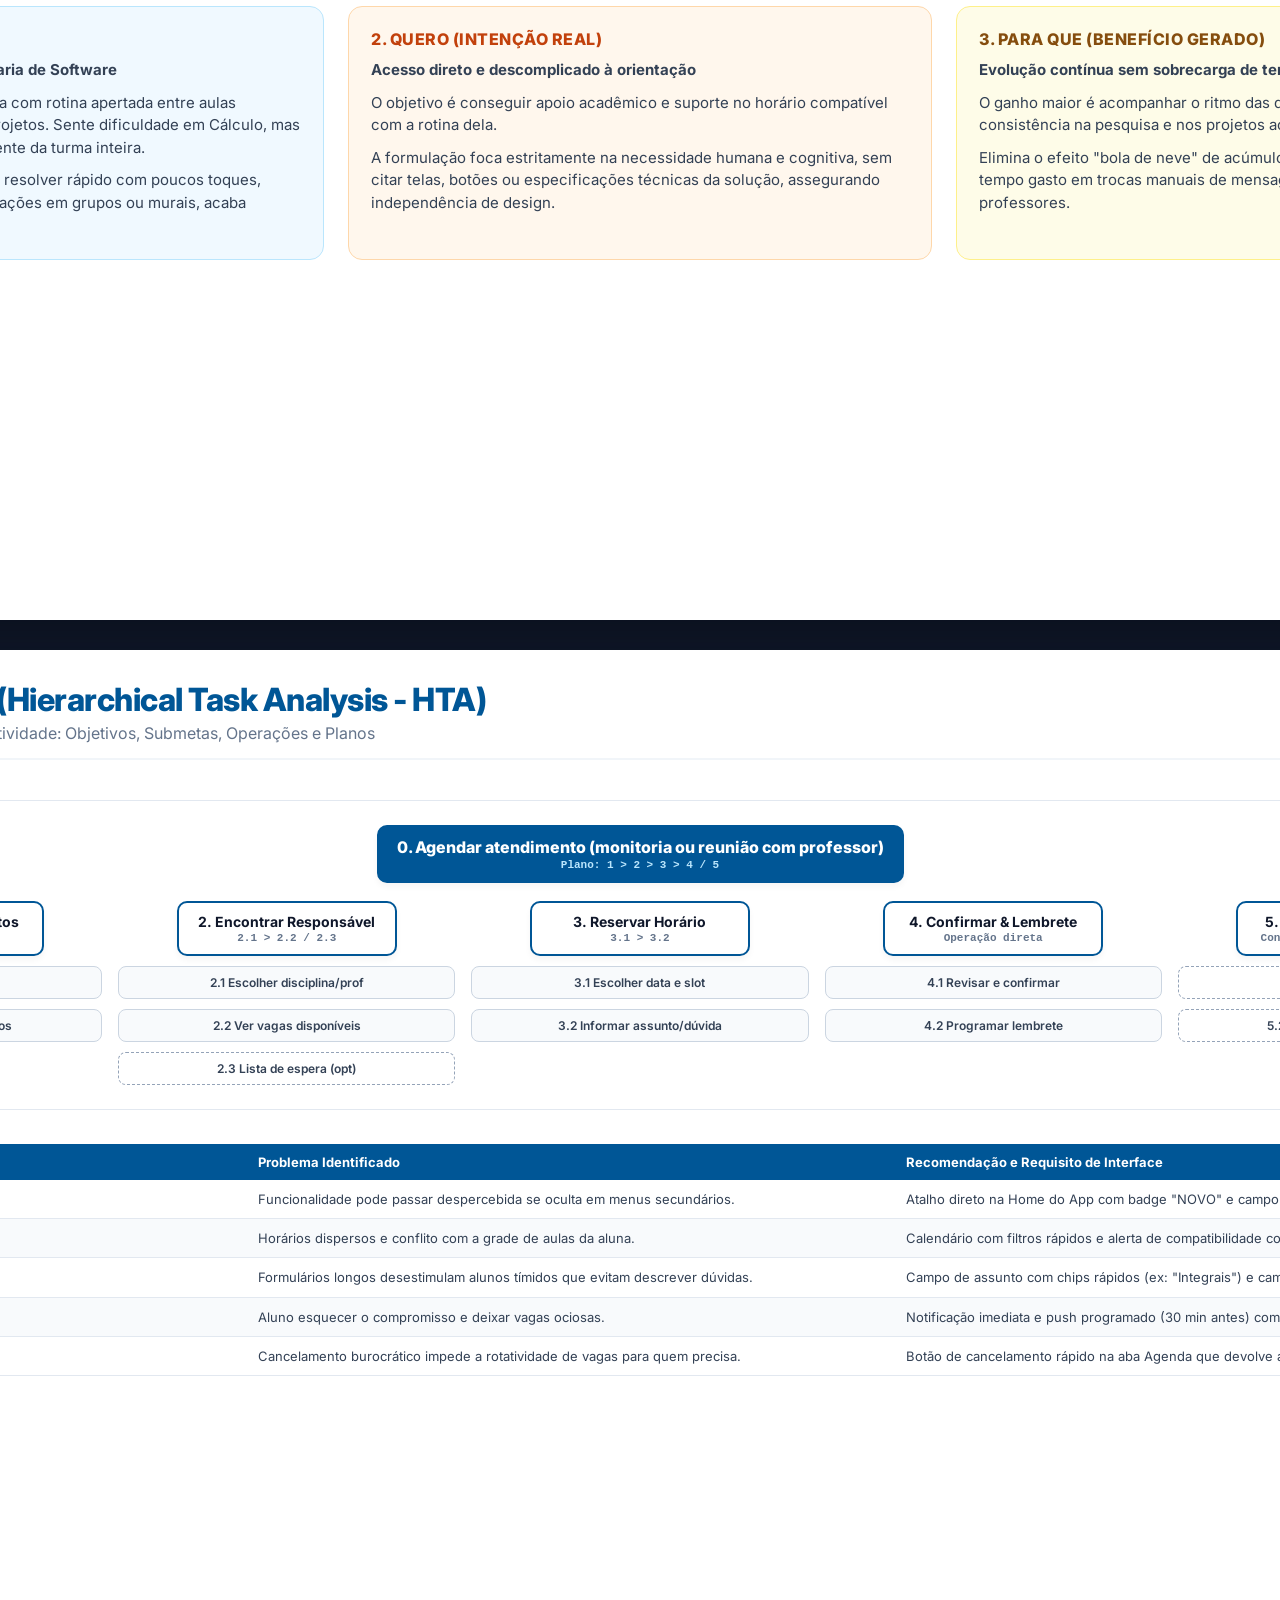
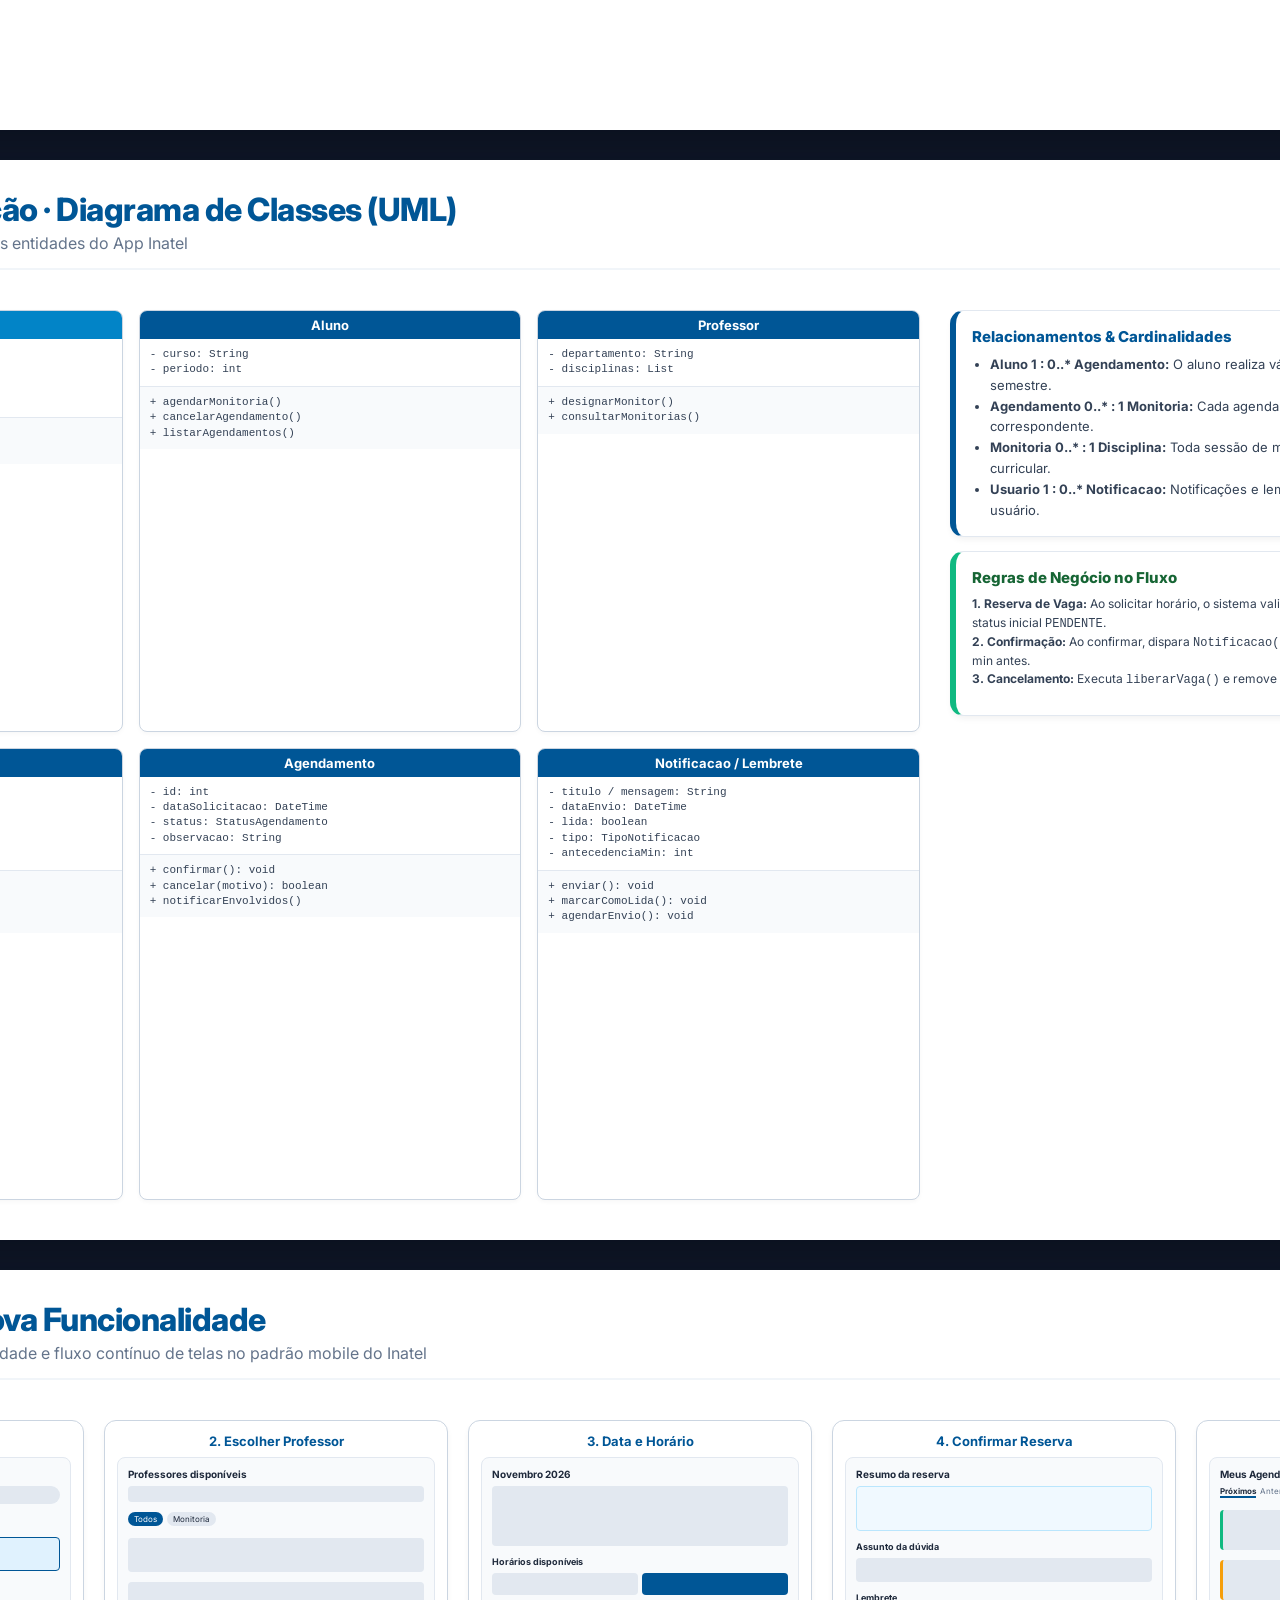
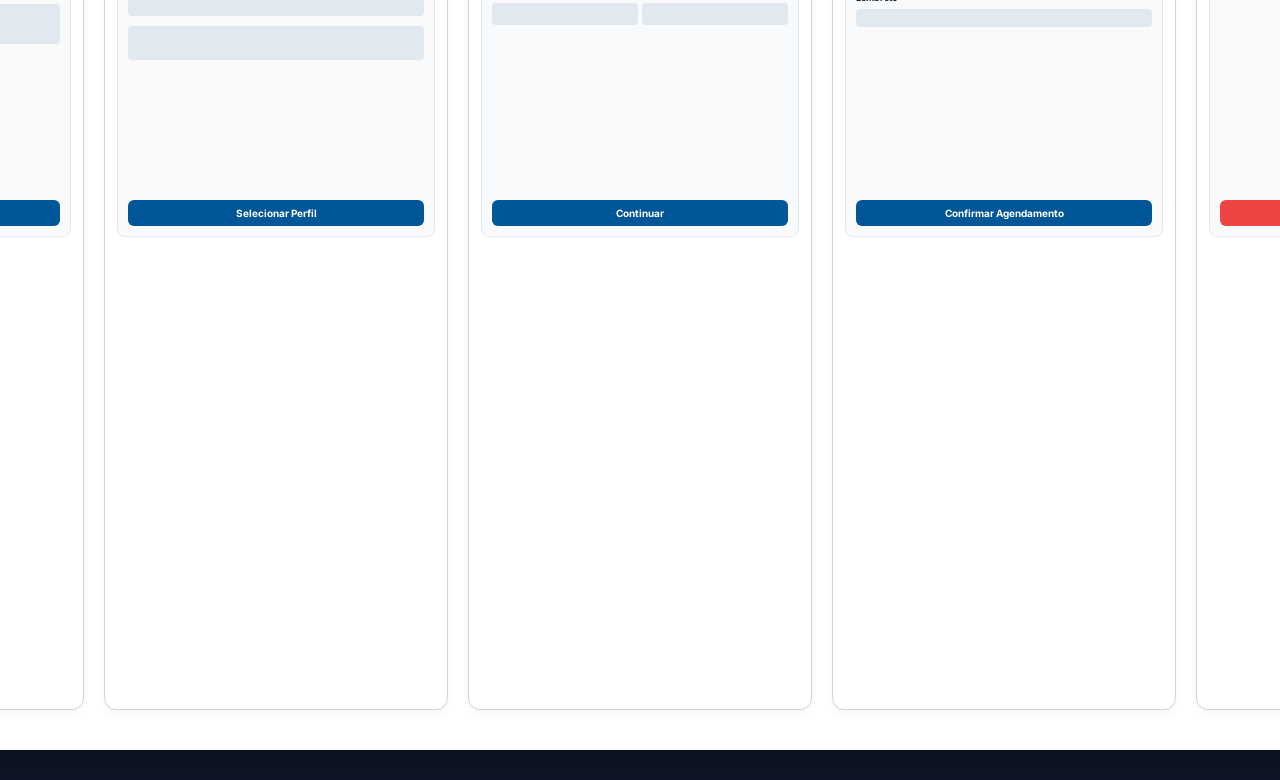
==== commit 8366d139: "refactor: substitui todos os emojis por icones SVG vetoriais consistentes" ====
--- a/entrega.html
+++ b/entrega.html
@@ -574,7 +574,10 @@
             </div>
 
             <div class="mock-card" style="background: #f0f9ff; border: 1.5px solid #005696;">
-              <strong style="color: #005696;">⭐ Agendar com Professor</strong>
+              <strong style="color: #005696; display: inline-flex; align-items: center; gap: 4px;">
+                <svg width="12" height="12" viewBox="0 0 24 24" fill="#005696" stroke="#005696" stroke-width="1"><polygon points="12 2 15.09 8.26 22 9.27 17 14.14 18.18 21.02 12 17.77 5.82 21.02 7 14.14 2 9.27 8.91 8.26 12 2"></polygon></svg>
+                Agendar com Professor
+              </strong>
               <div style="font-size: 10px; color: #0369a1; margin-top: 2px;">Encontre horários livres e marque sua monitoria ou orientação.</div>
             </div>
 
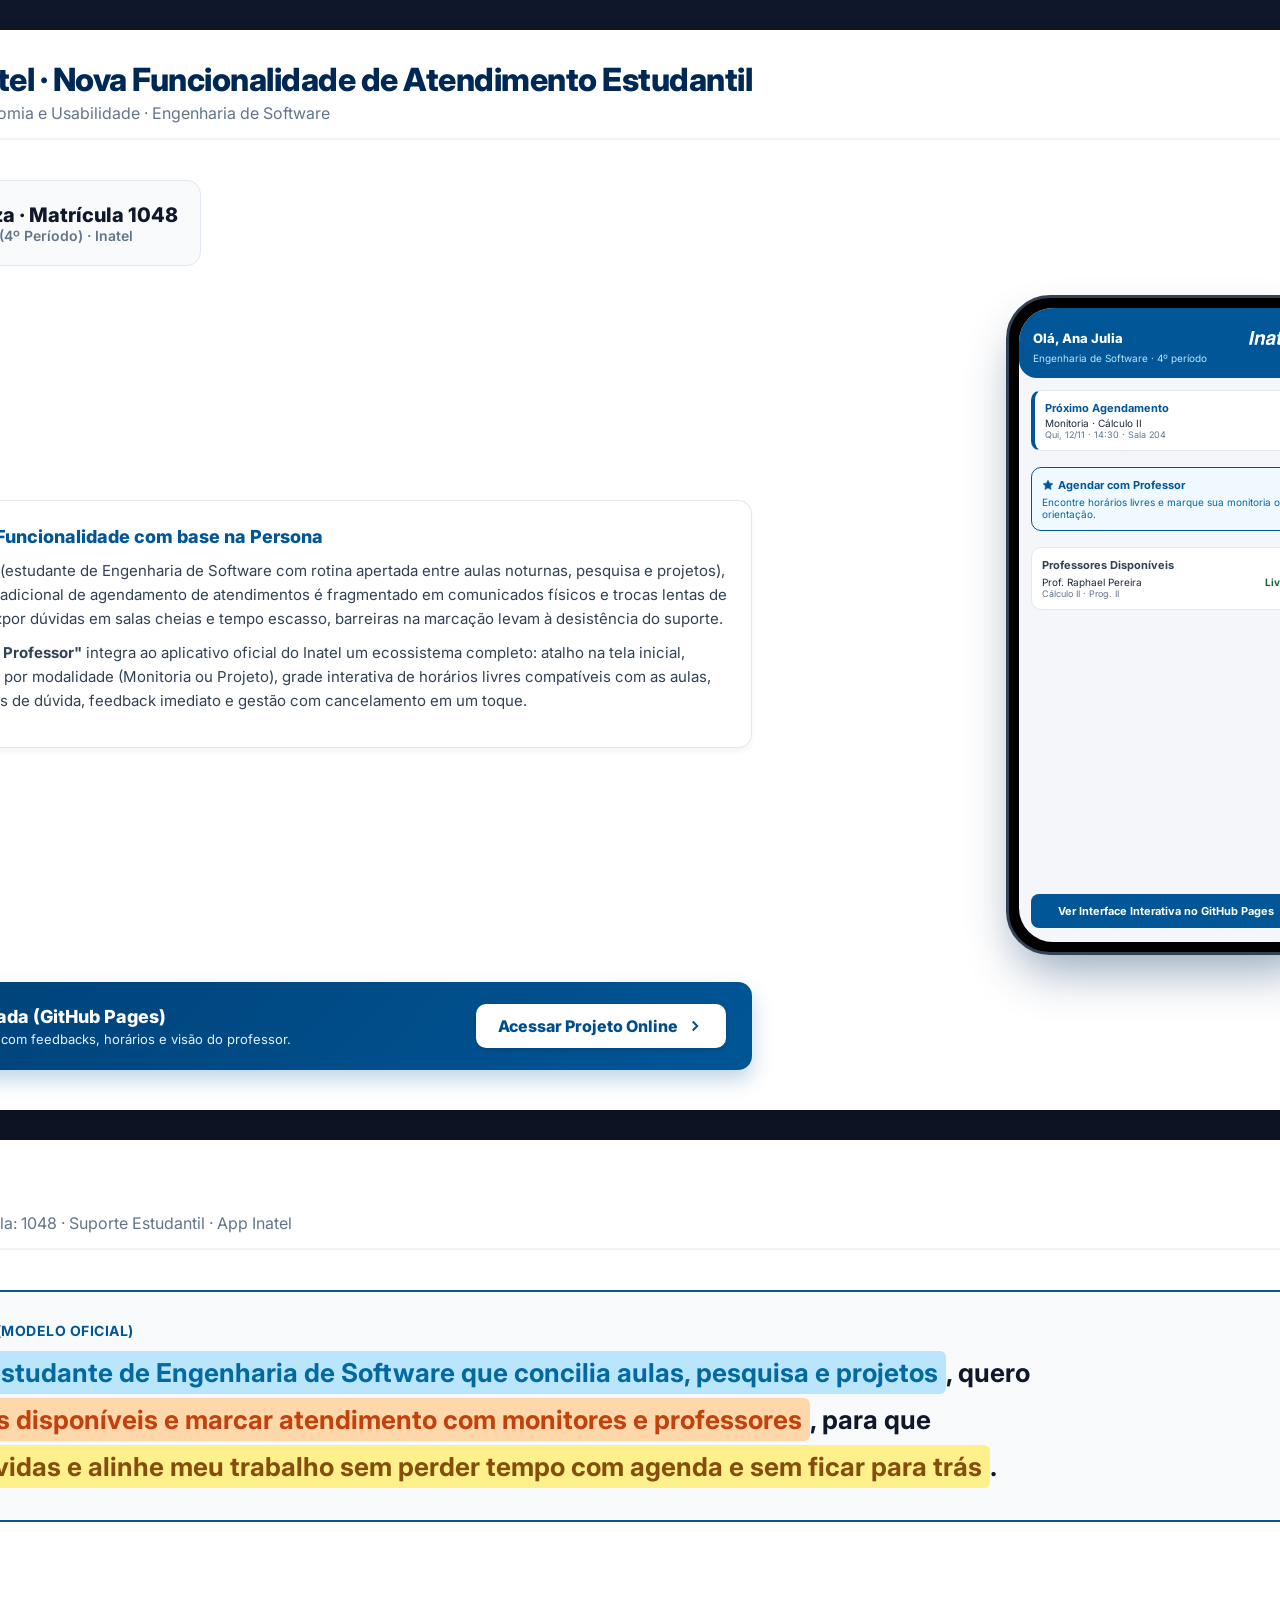
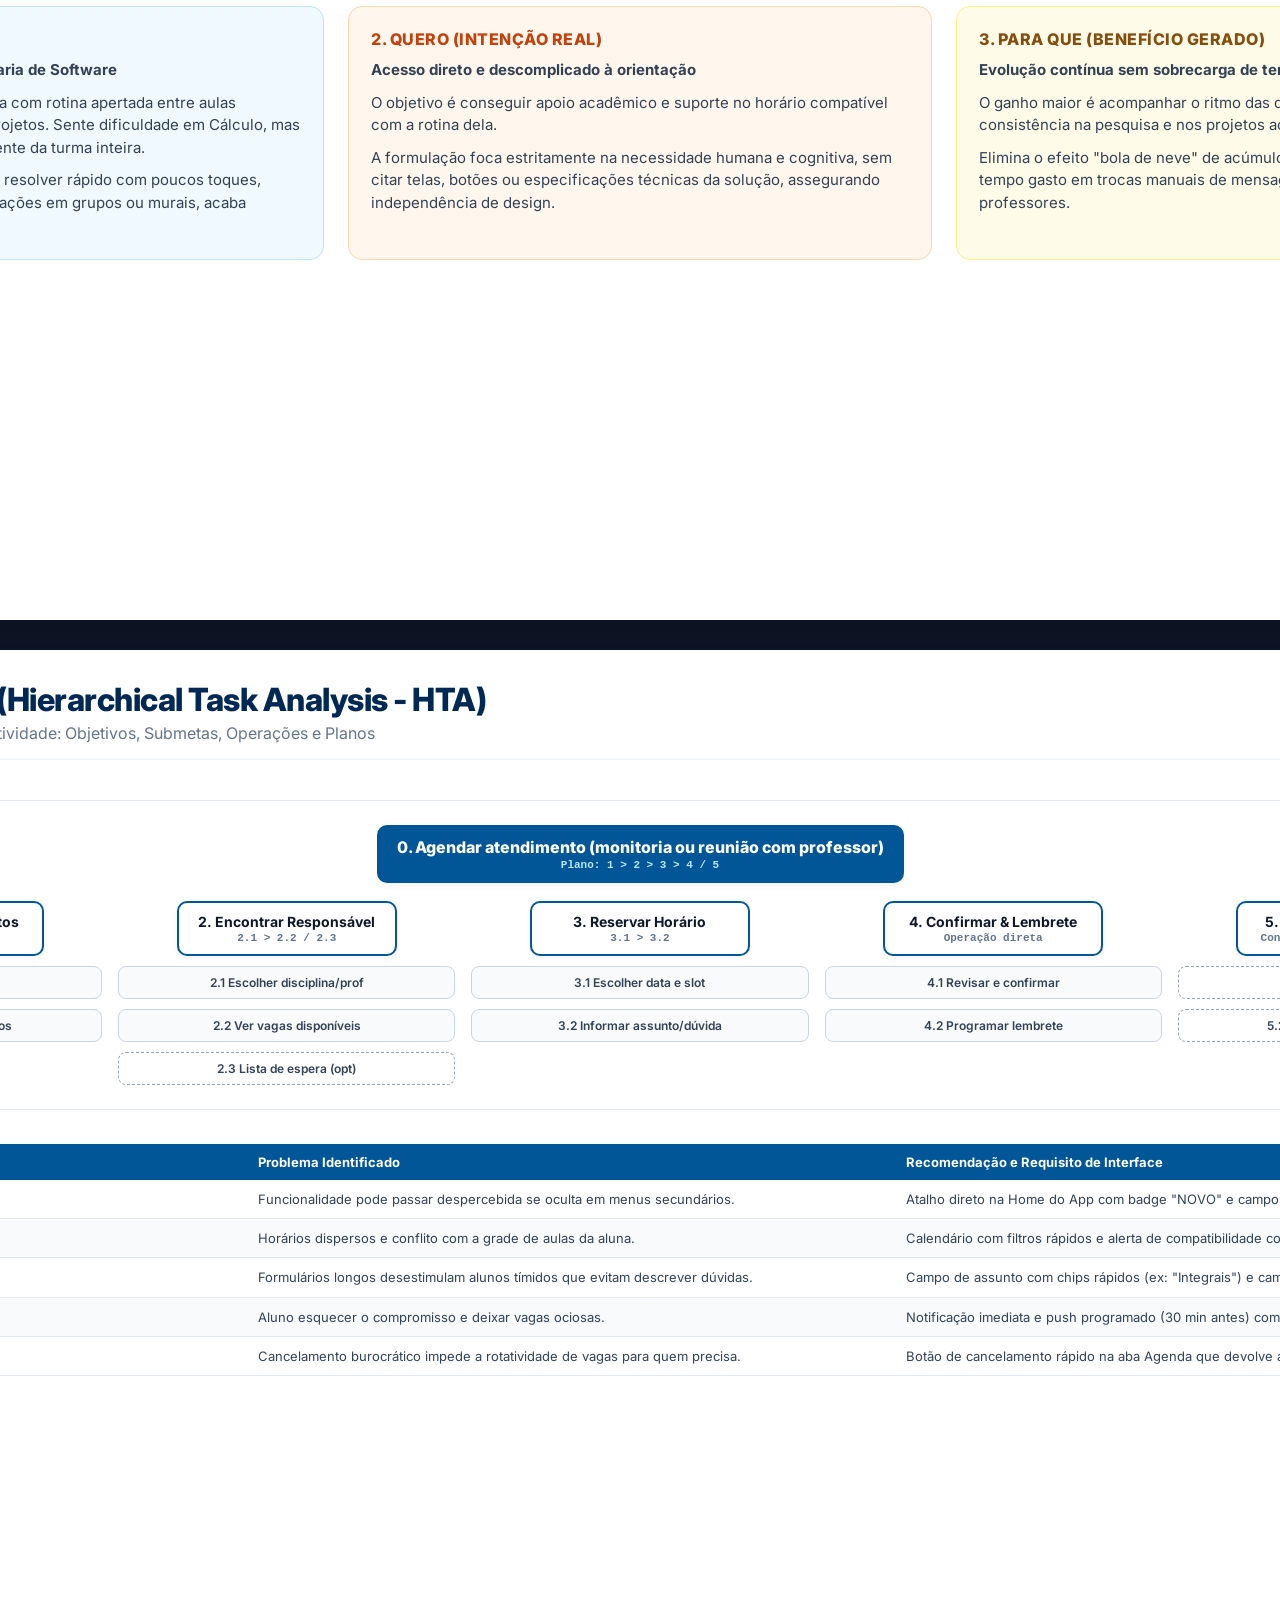
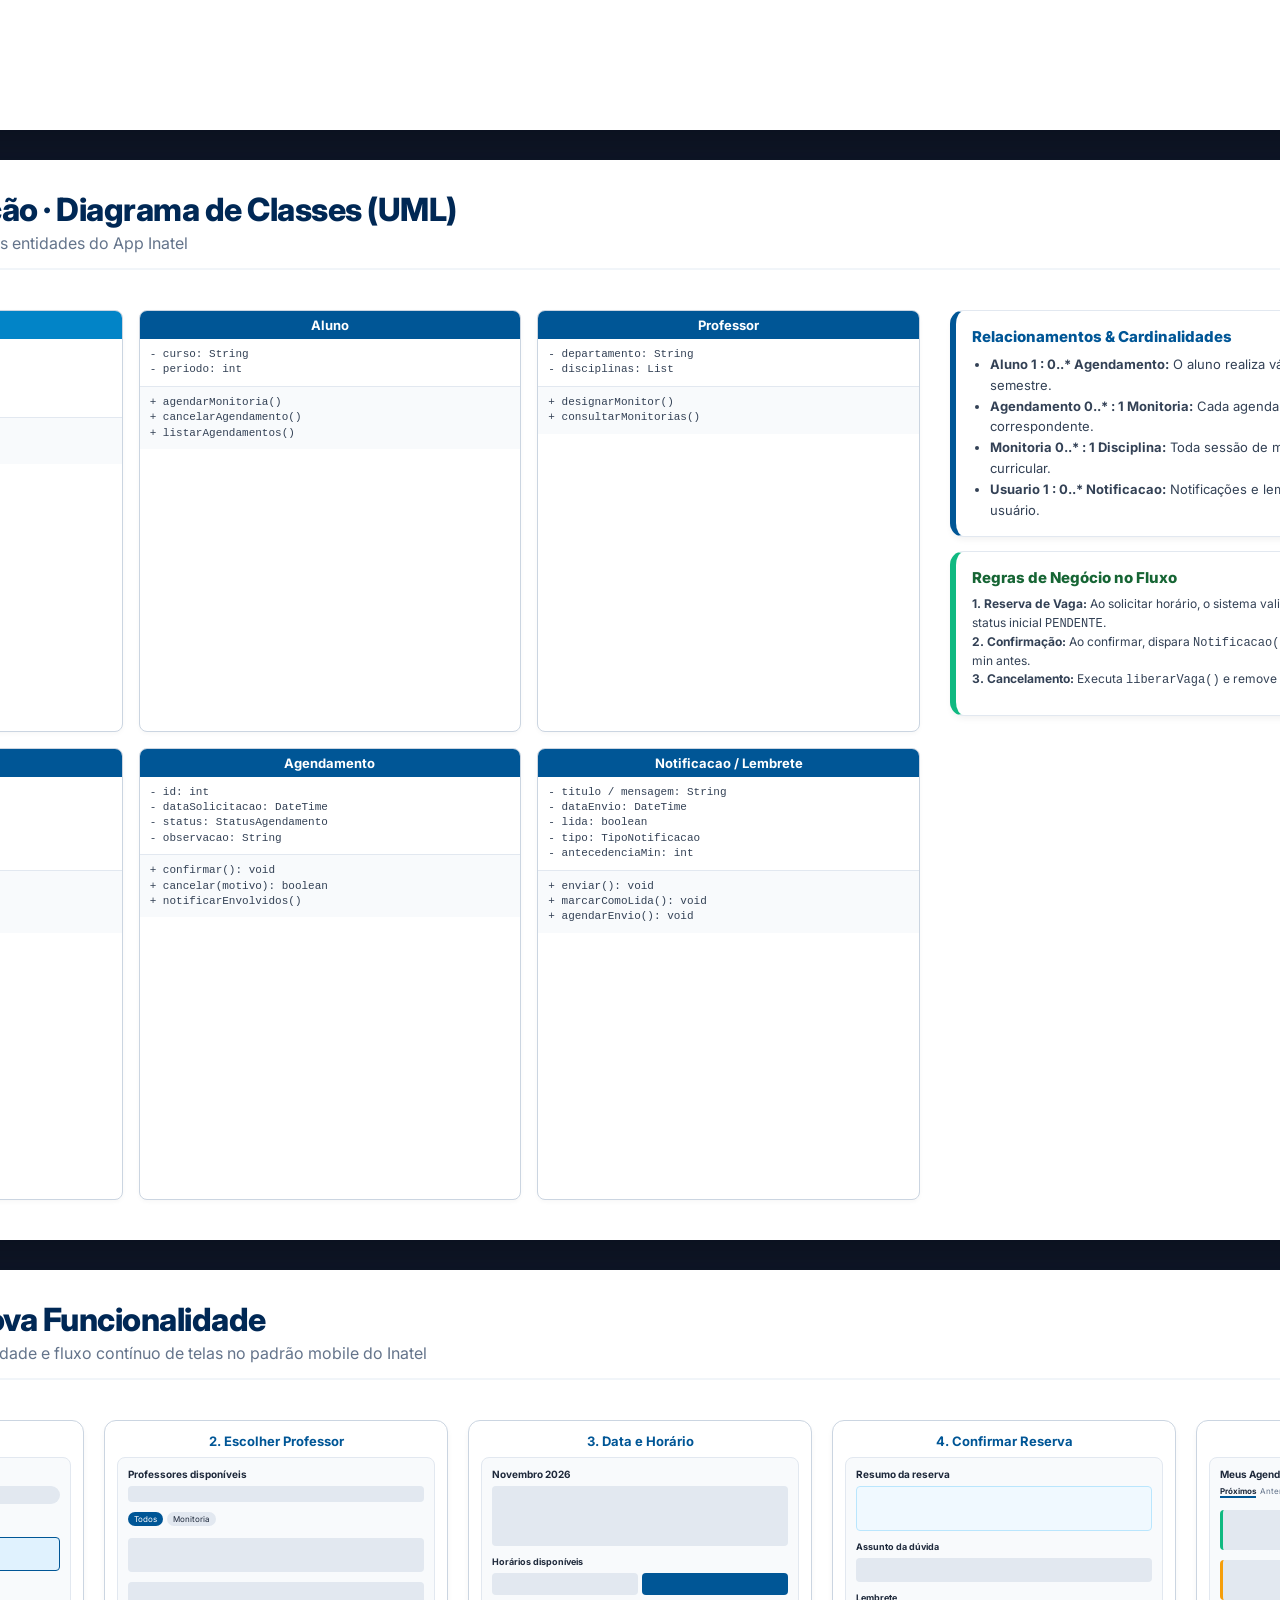
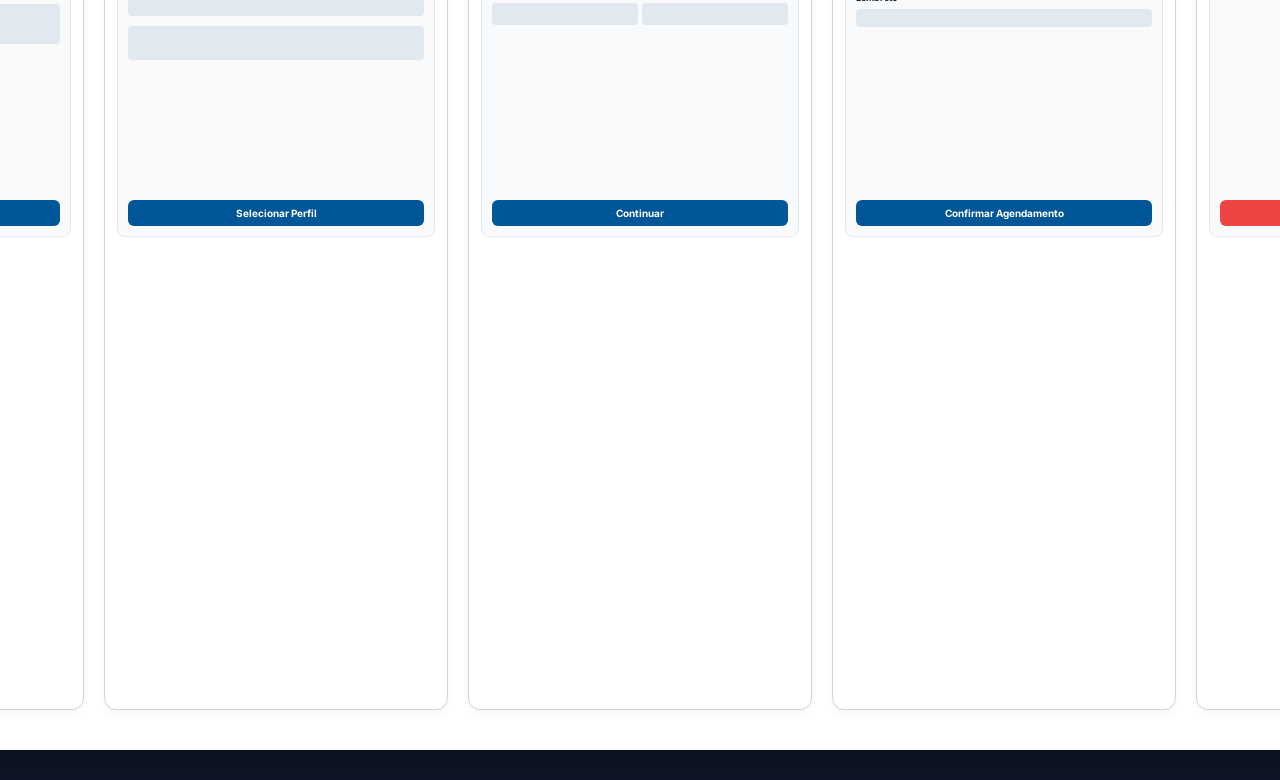
==== commit 20832fbb: "feat: adiciona logo oficial Inatel, atualiza paleta de azul escuro e dados oficiais de docentes" ====
--- a/entrega.html
+++ b/entrega.html
@@ -54,8 +54,11 @@
     .slide-header-left h2 {
       font-size: 32px;
       font-weight: 800;
-      color: #005696;
+      color: #002855;
       letter-spacing: -0.5px;
+      display: flex;
+      align-items: center;
+      gap: 16px;
     }
 
     .slide-header-left p {
@@ -511,7 +514,10 @@
   <section class="slide" id="slide-1">
     <div class="slide-header">
       <div class="slide-header-left">
-        <h2>App Inatel · Nova Funcionalidade de Atendimento Estudantil</h2>
+        <h2>
+          <img src="Inatel.png" alt="Inatel" style="height: 36px; width: auto; object-fit: contain;">
+          <span>App Inatel · Nova Funcionalidade de Atendimento Estudantil</span>
+        </h2>
         <p>Interface Homem-Máquina · Ergonomia e Usabilidade · Engenharia de Software</p>
       </div>
       <div class="slide-header-meta">
@@ -562,7 +568,7 @@
             <div class="mock-header">
               <div style="display: flex; justify-content: space-between; align-items: center; margin-bottom: 6px;">
                 <span class="mock-title">Olá, Ana Julia</span>
-                <span style="font-size: 10px; background: rgba(255,255,255,0.2); padding: 2px 6px; border-radius: 10px;">1048</span>
+                <img src="Inatel.png" alt="Inatel" style="height: 14px; width: auto; filter: brightness(0) invert(1);">
               </div>
               <div class="mock-sub">Engenharia de Software · 4º período</div>
             </div>
